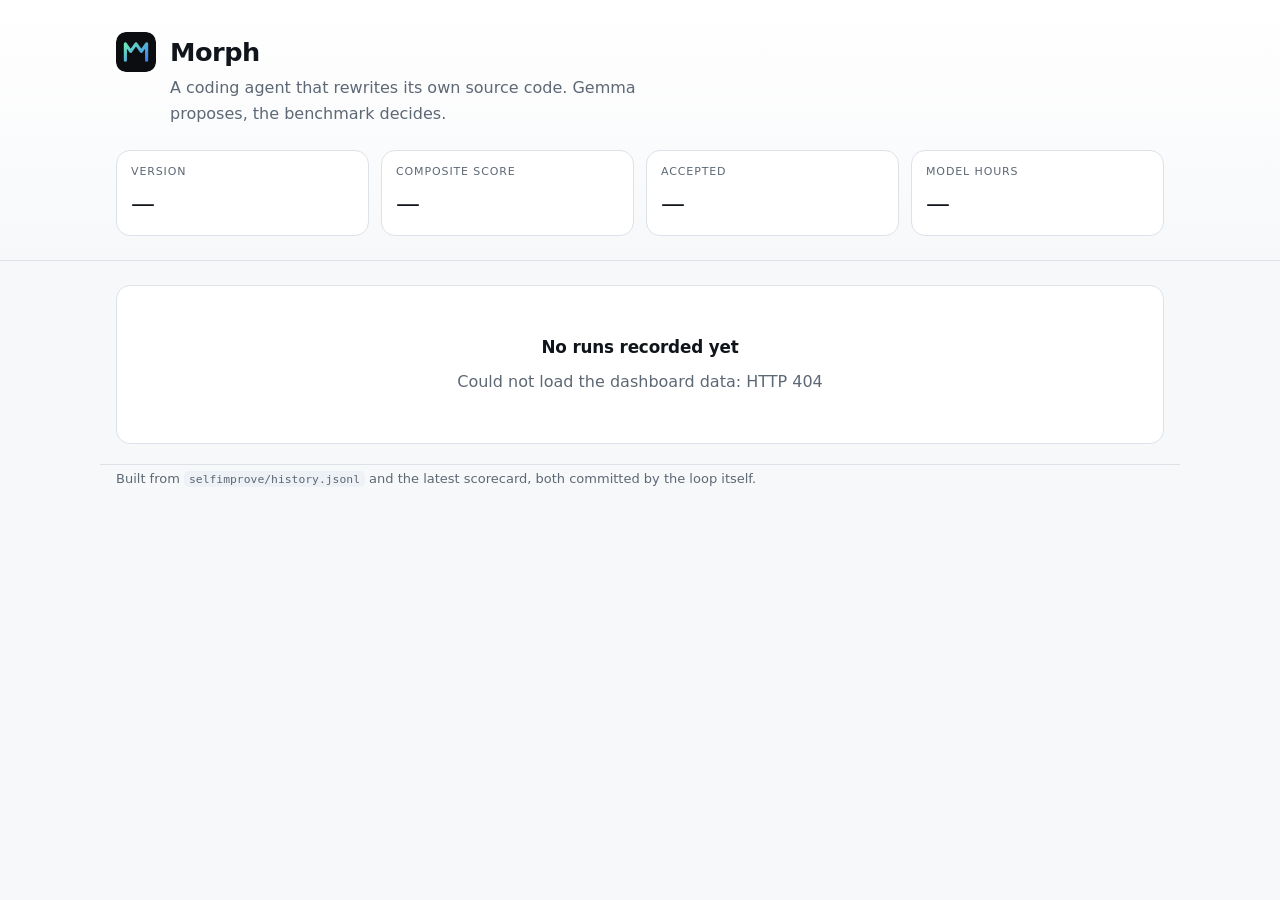
==== site/index.html @ 2cc73527 "Publish a progress dashboard to GitHub Pages A static scoreboard at site/, built by scripts/build_si" ====
<!doctype html>
<html lang="en">
<head>
<meta charset="utf-8">
<meta name="viewport" content="width=device-width, initial-scale=1">
<meta name="theme-color" content="#0b0d10">
<title>Morph — self-improvement progress</title>
<meta name="description" content="Live scoreboard for Morph, a coding agent that rewrites its own source code with Gemma.">
<link rel="icon" href="icon.svg" type="image/svg+xml">
<link rel="stylesheet" href="style.css">
</head>
<body>

<header class="masthead">
  <div class="wrap">
    <div class="brand">
      <img src="icon.svg" alt="" width="40" height="40">
      <div>
        <h1>Morph</h1>
        <p class="tagline">A coding agent that rewrites its own source code. Gemma proposes, the benchmark decides.</p>
      </div>
    </div>
    <dl class="headline" id="headline">
      <div><dt>Version</dt><dd id="hd-version">—</dd></div>
      <div><dt>Composite score</dt><dd id="hd-score">—</dd></div>
      <div><dt>Accepted</dt><dd id="hd-accepted">—</dd></div>
      <div><dt>Model hours</dt><dd id="hd-hours">—</dd></div>
    </dl>
  </div>
</header>

<main class="wrap">

  <div id="empty" class="card empty" hidden>
    <h2>No runs recorded yet</h2>
    <p>The loop has not yet published an iteration. Once it does, its score,
       every accepted and rejected attempt, and the reason for each decision
       appear here automatically.</p>
  </div>

  <section id="content" hidden>

    <!-- ---------------------------------------------------------------- -->
    <section class="card" id="progress-card">
      <div class="card-head">
        <h2>Score over time</h2>
        <p class="hint">Each point is one iteration attempt. Filled markers were
           accepted and became a version; hollow ones were reverted.</p>
      </div>
      <div class="chart-scroll">
        <svg id="chart" viewBox="0 0 760 260" role="img" aria-labelledby="chart-title">
          <title id="chart-title">Composite benchmark score across iterations</title>
        </svg>
      </div>
    </section>

    <!-- ---------------------------------------------------------------- -->
    <div class="grid">
      <section class="card">
        <div class="card-head">
          <h2>Where the points are</h2>
          <p class="hint">Composite is out of 100. <code>requirements</code> is a
             gate: if it fails, everything clamps to zero.</p>
        </div>
        <div id="categories" class="bars"></div>
      </section>

      <section class="card">
        <div class="card-head">
          <h2>Difficulty frontier</h2>
          <p class="hint">Mean score per tier, T1 (one tool call) to T5
             (multi-file, adversarial). The tier where the curve breaks is where
             the loop has room to work.</p>
        </div>
        <div class="table-scroll">
          <table id="tiers"><thead><tr>
            <th>suite</th><th>T1</th><th>T2</th><th>T3</th><th>T4</th><th>T5</th><th>frontier</th><th>state</th>
          </tr></thead><tbody></tbody></table>
        </div>
      </section>
    </div>

    <!-- ---------------------------------------------------------------- -->
    <section class="card" id="warnings-card" hidden>
      <div class="card-head">
        <h2>Benchmark calibration</h2>
        <p class="hint">A suite where everything passes, or nothing does, has
           stopped being an instrument. Fixing that means new tasks written by a
           human — the loop is not allowed to author its own.</p>
      </div>
      <ul id="warnings" class="notes"></ul>
    </section>

    <!-- ---------------------------------------------------------------- -->
    <section class="card" id="targets-card" hidden>
      <div class="card-head">
        <h2>Nearest misses</h2>
        <p class="hint">Unsolved checks, closest to solved first. This is what
           the loop's next prompt leads with.</p>
      </div>
      <ul id="targets" class="targets"></ul>
    </section>

    <!-- ---------------------------------------------------------------- -->
    <section class="card" id="releases-card" hidden>
      <div class="card-head">
        <h2>Releases</h2>
        <p class="hint">Every version carries an installable Android APK.</p>
      </div>
      <ul id="releases" class="releases"></ul>
    </section>

    <!-- ---------------------------------------------------------------- -->
    <section class="card">
      <div class="card-head">
        <h2>Every attempt</h2>
        <p class="hint">Rejected iterations are kept deliberately: the loop feeds
           them back into the next prompt so it stops re-trying dead ends.</p>
      </div>
      <div class="filters" role="group" aria-label="Filter attempts">
        <button class="chip is-on" data-filter="all">All</button>
        <button class="chip" data-filter="accepted">Accepted</button>
        <button class="chip" data-filter="rejected">Rejected</button>
      </div>
      <ol id="attempts" class="attempts"></ol>
      <div id="reasons" class="reasons"></div>
    </section>

  </section>
</main>

<footer class="wrap">
  <p>
    Built from <code>selfimprove/history.jsonl</code> and the latest scorecard,
    both committed by the loop itself.
    <span id="meta"></span>
  </p>
  <p id="links"></p>
</footer>

<script src="app.js"></script>
</body>
</html>
---- site/style.css ----
/* Morph progress dashboard. Static, dependency-free, readable on a phone. */

:root {
  --bg: #0b0d10;
  --surface: #14181d;
  --surface-2: #1b2027;
  --line: #262d36;
  --text: #e7ecf2;
  --muted: #8b97a6;
  --accent: #6ee7b7;
  --accent-dim: #2f6f58;
  --blue: #60a5fa;
  --danger: #f87171;
  --amber: #fbbf24;
  --radius: 14px;
}

@media (prefers-color-scheme: light) {
  :root {
    --bg: #f7f8fa;
    --surface: #ffffff;
    --surface-2: #eef1f5;
    --line: #dde2e9;
    --text: #10151b;
    --muted: #5d6875;
    --accent: #0f9d76;
    --accent-dim: #a7e8d1;
  }
}

* { box-sizing: border-box; }

html, body {
  margin: 0;
  overflow-x: hidden;
  background: var(--bg);
  color: var(--text);
}

body {
  font: 16px/1.6 -apple-system, BlinkMacSystemFont, "Segoe UI", Roboto, system-ui, sans-serif;
  -webkit-font-smoothing: antialiased;
}

.wrap {
  width: 100%;
  max-width: 1080px;
  margin: 0 auto;
  padding: 0 16px;
}

code {
  font-family: ui-monospace, SFMono-Regular, Menlo, monospace;
  font-size: 0.875em;
  background: var(--surface-2);
  padding: 1px 5px;
  border-radius: 5px;
}

a { color: var(--accent); }

/* ------------------------------------------------------------- masthead */
.masthead {
  border-bottom: 1px solid var(--line);
  background: linear-gradient(180deg, var(--surface) 0%, var(--bg) 100%);
  padding: 32px 0 24px;
  margin-bottom: 24px;
}

.brand { display: flex; gap: 14px; align-items: flex-start; }
.brand img { border-radius: 10px; flex: none; }
.brand h1 { margin: 0; font-size: 1.6rem; letter-spacing: -0.02em; }
.tagline { margin: 2px 0 0; color: var(--muted); max-width: 52ch; }

.headline {
  display: grid;
  grid-template-columns: repeat(auto-fit, minmax(130px, 1fr));
  gap: 12px;
  margin: 24px 0 0;
}
.headline > div {
  padding: 12px 14px;
  background: var(--surface);
  border: 1px solid var(--line);
  border-radius: var(--radius);
}
.headline dt {
  font-size: 0.6875rem;
  text-transform: uppercase;
  letter-spacing: 0.08em;
  color: var(--muted);
}
.headline dd {
  margin: 4px 0 0;
  font-size: 1.5rem;
  font-variant-numeric: tabular-nums;
  letter-spacing: -0.02em;
}
.headline dd small { font-size: 0.875rem; color: var(--muted); font-weight: 400; }

/* ---------------------------------------------------------------- cards */
.card {
  background: var(--surface);
  border: 1px solid var(--line);
  border-radius: var(--radius);
  padding: 20px;
  margin-bottom: 20px;
}
.card-head { margin-bottom: 16px; }
.card h2 { margin: 0; font-size: 1.05rem; letter-spacing: -0.01em; }
.hint { margin: 6px 0 0; color: var(--muted); font-size: 0.875rem; max-width: 68ch; }

.grid { display: grid; grid-template-columns: 1fr; gap: 20px; }
@media (min-width: 860px) { .grid { grid-template-columns: 1fr 1fr; } }

.empty { text-align: center; padding: 48px 20px; }
.empty h2 { margin-bottom: 8px; }
.empty p { color: var(--muted); max-width: 46ch; margin: 0 auto; }

/* ---------------------------------------------------------------- chart */
.chart-scroll { overflow-x: auto; }
#chart { width: 100%; min-width: 520px; height: auto; display: block; }
.axis { stroke: var(--line); stroke-width: 1; }
.axis-text { fill: var(--muted); font-size: 11px; }
.line { fill: none; stroke: var(--accent); stroke-width: 2.5; stroke-linejoin: round; }
.area { fill: var(--accent); opacity: 0.08; }
.dot-accepted { fill: var(--accent); stroke: var(--bg); stroke-width: 2; }
.dot-rejected { fill: var(--bg); stroke: var(--muted); stroke-width: 2; }

/* ----------------------------------------------------------------- bars */
.bars { display: flex; flex-direction: column; gap: 12px; }
.bar-row { display: grid; grid-template-columns: 92px 1fr auto; gap: 10px; align-items: center; }
.bar-label { font-size: 0.8125rem; color: var(--muted); overflow-wrap: anywhere; }
.bar-track { height: 10px; border-radius: 999px; background: var(--surface-2); overflow: hidden; }
.bar-fill { height: 100%; border-radius: 999px; background: var(--accent); }
.bar-fill.gate { background: var(--blue); }
.bar-value { font-size: 0.8125rem; font-variant-numeric: tabular-nums; color: var(--muted); white-space: nowrap; }

/* ---------------------------------------------------------------- table */
.table-scroll { overflow-x: auto; }
table { width: 100%; border-collapse: collapse; font-size: 0.875rem; }
th, td { padding: 8px 10px; text-align: left; border-bottom: 1px solid var(--line); white-space: nowrap; }
th { font-size: 0.6875rem; text-transform: uppercase; letter-spacing: 0.06em; color: var(--muted); font-weight: 600; }
td { font-variant-numeric: tabular-nums; }
tbody tr:last-child td { border-bottom: 0; }

.pill {
  display: inline-block;
  padding: 2px 9px;
  border-radius: 999px;
  font-size: 0.6875rem;
  letter-spacing: 0.02em;
  background: var(--surface-2);
  color: var(--muted);
}
.pill.healthy { background: var(--accent-dim); color: var(--text); }
.pill.saturated, .pill.floored { background: #6b3a1e; color: #ffd9b8; }
.pill.ok { background: var(--accent-dim); color: var(--text); }
.pill.bad { background: #6b2626; color: #ffd4d4; }

/* ---------------------------------------------------------------- lists */
.notes, .targets, .releases, .attempts { list-style: none; margin: 0; padding: 0; }

.notes li {
  padding: 10px 12px;
  border-left: 3px solid var(--amber);
  background: var(--surface-2);
  border-radius: 0 8px 8px 0;
  margin-bottom: 8px;
  font-size: 0.875rem;
}

.targets li {
  display: flex;
  gap: 10px;
  align-items: baseline;
  padding: 10px 0;
  border-bottom: 1px solid var(--line);
  font-size: 0.875rem;
}
.targets li:last-child { border-bottom: 0; }
.targets .score { font-variant-numeric: tabular-nums; color: var(--amber); flex: none; width: 3.2em; }
.targets .name { font-family: ui-monospace, monospace; overflow-wrap: anywhere; }
.targets .detail { color: var(--muted); display: block; margin-top: 2px; }

.releases li {
  display: flex;
  flex-wrap: wrap;
  gap: 6px 12px;
  align-items: baseline;
  padding: 12px 0;
  border-bottom: 1px solid var(--line);
}
.releases li:last-child { border-bottom: 0; }
.releases .tag { font-weight: 600; font-variant-numeric: tabular-nums; }
.releases .date { color: var(--muted); font-size: 0.8125rem; }
.releases .notes-text { flex-basis: 100%; color: var(--muted); font-size: 0.875rem; white-space: pre-wrap; }

/* -------------------------------------------------------------- filters */
.filters { display: flex; gap: 8px; margin-bottom: 16px; flex-wrap: wrap; }
.chip {
  min-height: 36px;
  padding: 0 14px;
  border: 1px solid var(--line);
  border-radius: 999px;
  background: transparent;
  color: var(--muted);
  font: inherit;
  font-size: 0.8125rem;
  cursor: pointer;
}
.chip.is-on { background: var(--surface-2); color: var(--text); border-color: var(--accent); }

/* ------------------------------------------------------------- attempts */
.attempts li {
  padding: 14px 0;
  border-bottom: 1px solid var(--line);
}
.attempts li:last-child { border-bottom: 0; }
.attempt-head { display: flex; flex-wrap: wrap; gap: 8px 12px; align-items: baseline; }
.attempt-head .when { color: var(--muted); font-size: 0.8125rem; margin-left: auto; }
.delta { font-variant-numeric: tabular-nums; font-size: 0.875rem; }
.delta.up { color: var(--accent); }
.delta.down { color: var(--danger); }
.delta.flat { color: var(--muted); }
.attempt-reason { color: var(--muted); font-size: 0.875rem; margin-top: 6px; }
.attempt-summary {
  margin-top: 8px;
  padding: 10px 12px;
  background: var(--surface-2);
  border-radius: 8px;
  font-size: 0.875rem;
  white-space: pre-wrap;
  overflow-wrap: anywhere;
  max-height: 12em;
  overflow-y: auto;
}
.files { margin-top: 6px; font-size: 0.8125rem; color: var(--muted); overflow-wrap: anywhere; }

.reasons { margin-top: 18px; padding-top: 16px; border-top: 1px solid var(--line); }
.reasons h3 { margin: 0 0 10px; font-size: 0.75rem; text-transform: uppercase; letter-spacing: 0.08em; color: var(--muted); }
.reason-row { display: grid; grid-template-columns: 1fr auto; gap: 10px; font-size: 0.875rem; padding: 4px 0; }
.reason-row span:last-child { color: var(--muted); font-variant-numeric: tabular-nums; }

/* --------------------------------------------------------------- footer */
footer {
  border-top: 1px solid var(--line);
  margin-top: 8px;
  padding: 20px 16px 48px;
  color: var(--muted);
  font-size: 0.8125rem;
}
footer p { margin: 4px 0; }

@media (prefers-reduced-motion: reduce) {
  * { animation: none !important; transition: none !important; }
}
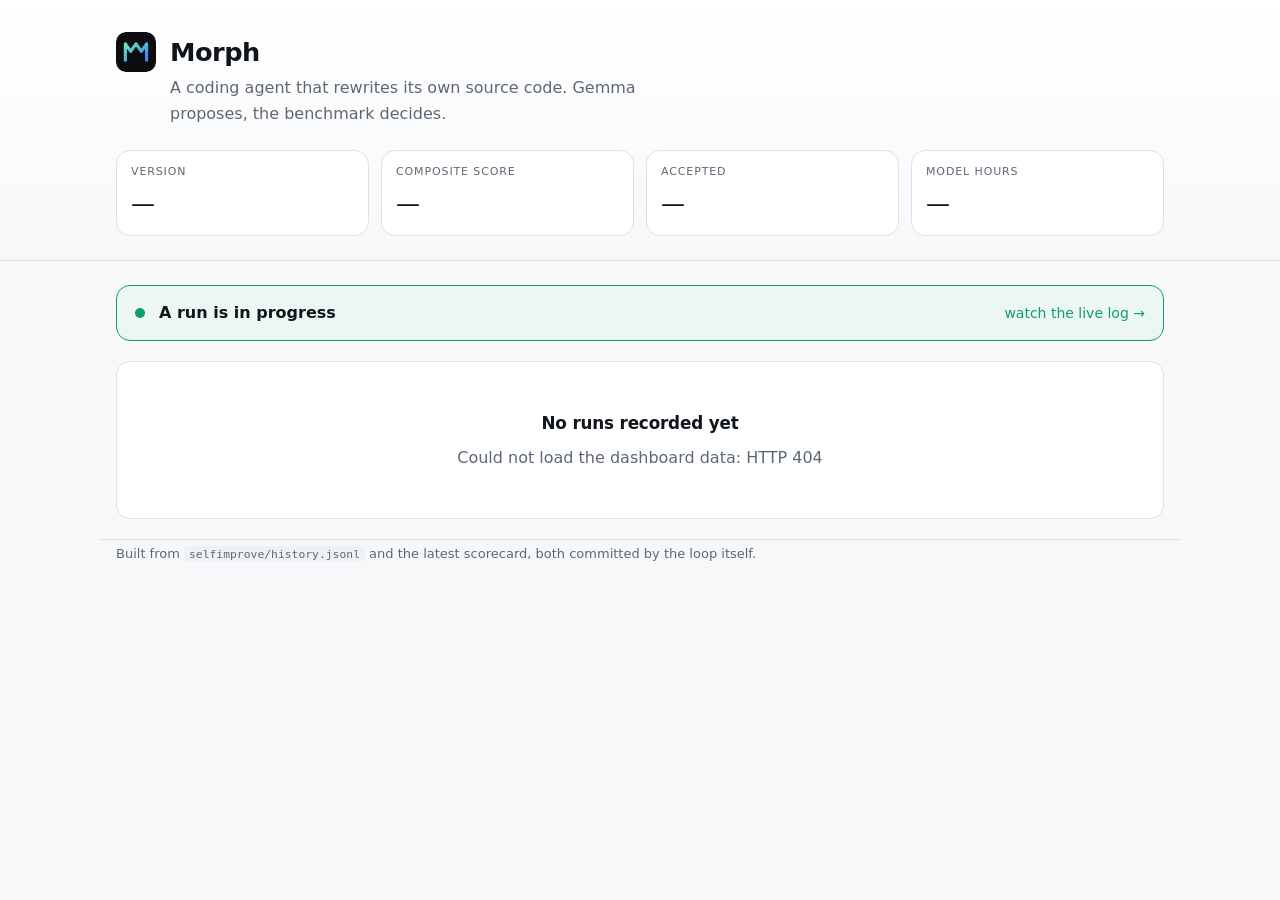
==== commit e73bce81: "Make a run watchable while it happens A run takes 70-90 minutes and, until now, said nothing until i" ====
--- a/site/index.html
+++ b/site/index.html
@@ -30,6 +30,15 @@
 </header>
 
 <main class="wrap">
+
+  <a id="live" class="live" hidden rel="noopener">
+    <span class="pulse" aria-hidden="true"></span>
+    <span class="live-text">
+      <strong id="live-title">A run is in progress</strong>
+      <span id="live-detail" class="hint"></span>
+    </span>
+    <span class="live-go">watch the live log →</span>
+  </a>
 
   <div id="empty" class="card empty" hidden>
     <h2>No runs recorded yet</h2>
--- a/site/style.css
+++ b/site/style.css
@@ -255,3 +255,35 @@
 @media (prefers-reduced-motion: reduce) {
   * { animation: none !important; transition: none !important; }
 }
+
+
+/* ----------------------------------------------------------- live banner */
+.live {
+  display: flex;
+  align-items: center;
+  gap: 14px;
+  padding: 14px 18px;
+  margin-bottom: 20px;
+  border: 1px solid var(--accent);
+  border-radius: var(--radius);
+  background: color-mix(in srgb, var(--accent) 8%, var(--surface));
+  color: var(--text);
+  text-decoration: none;
+  flex-wrap: wrap;
+}
+.live .live-text { flex: 1; min-width: 12rem; display: flex; flex-direction: column; }
+.live .live-text .hint { margin: 0; }
+.live .live-go { color: var(--accent); font-size: 0.875rem; white-space: nowrap; }
+
+.pulse {
+  width: 10px; height: 10px; flex: none;
+  border-radius: 50%;
+  background: var(--accent);
+  box-shadow: 0 0 0 0 color-mix(in srgb, var(--accent) 70%, transparent);
+  animation: pulse 2s infinite;
+}
+@keyframes pulse {
+  70% { box-shadow: 0 0 0 10px transparent; }
+  100% { box-shadow: 0 0 0 0 transparent; }
+}
+@media (prefers-reduced-motion: reduce) { .pulse { animation: none; } }
